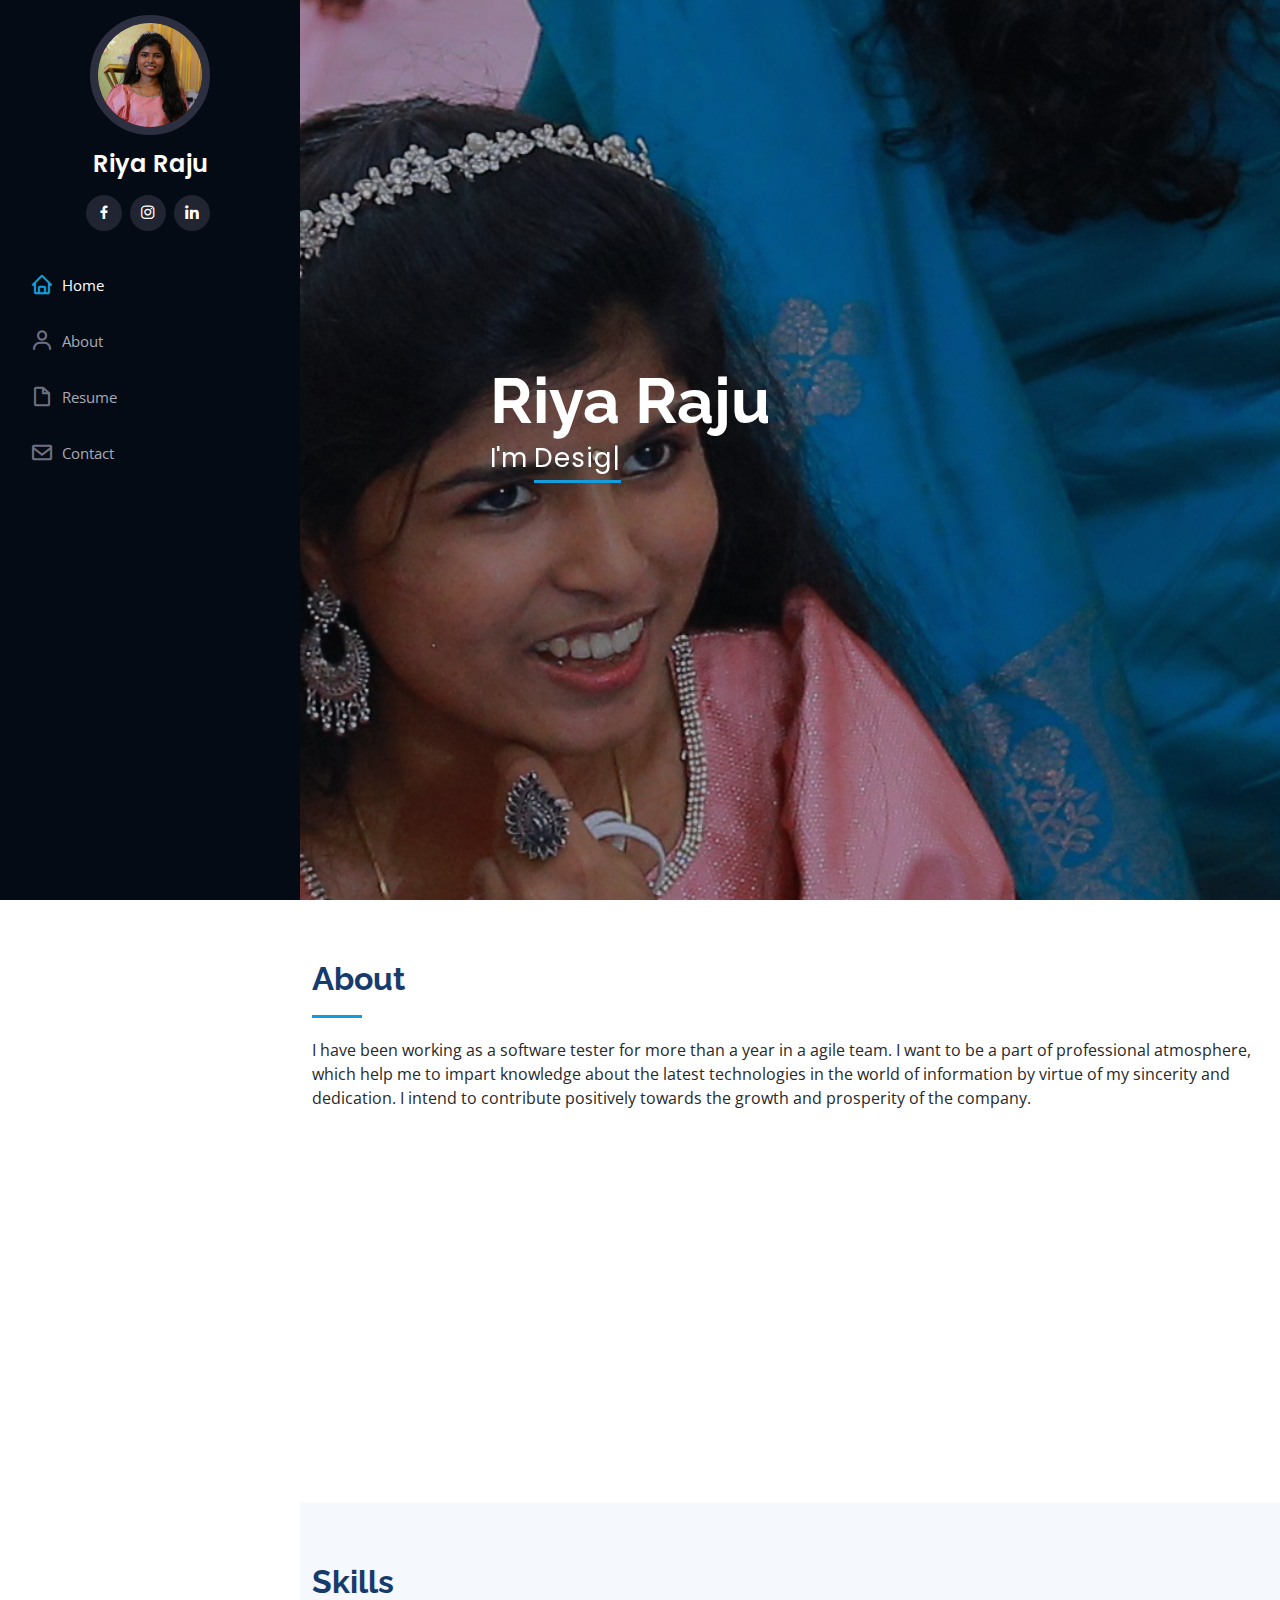
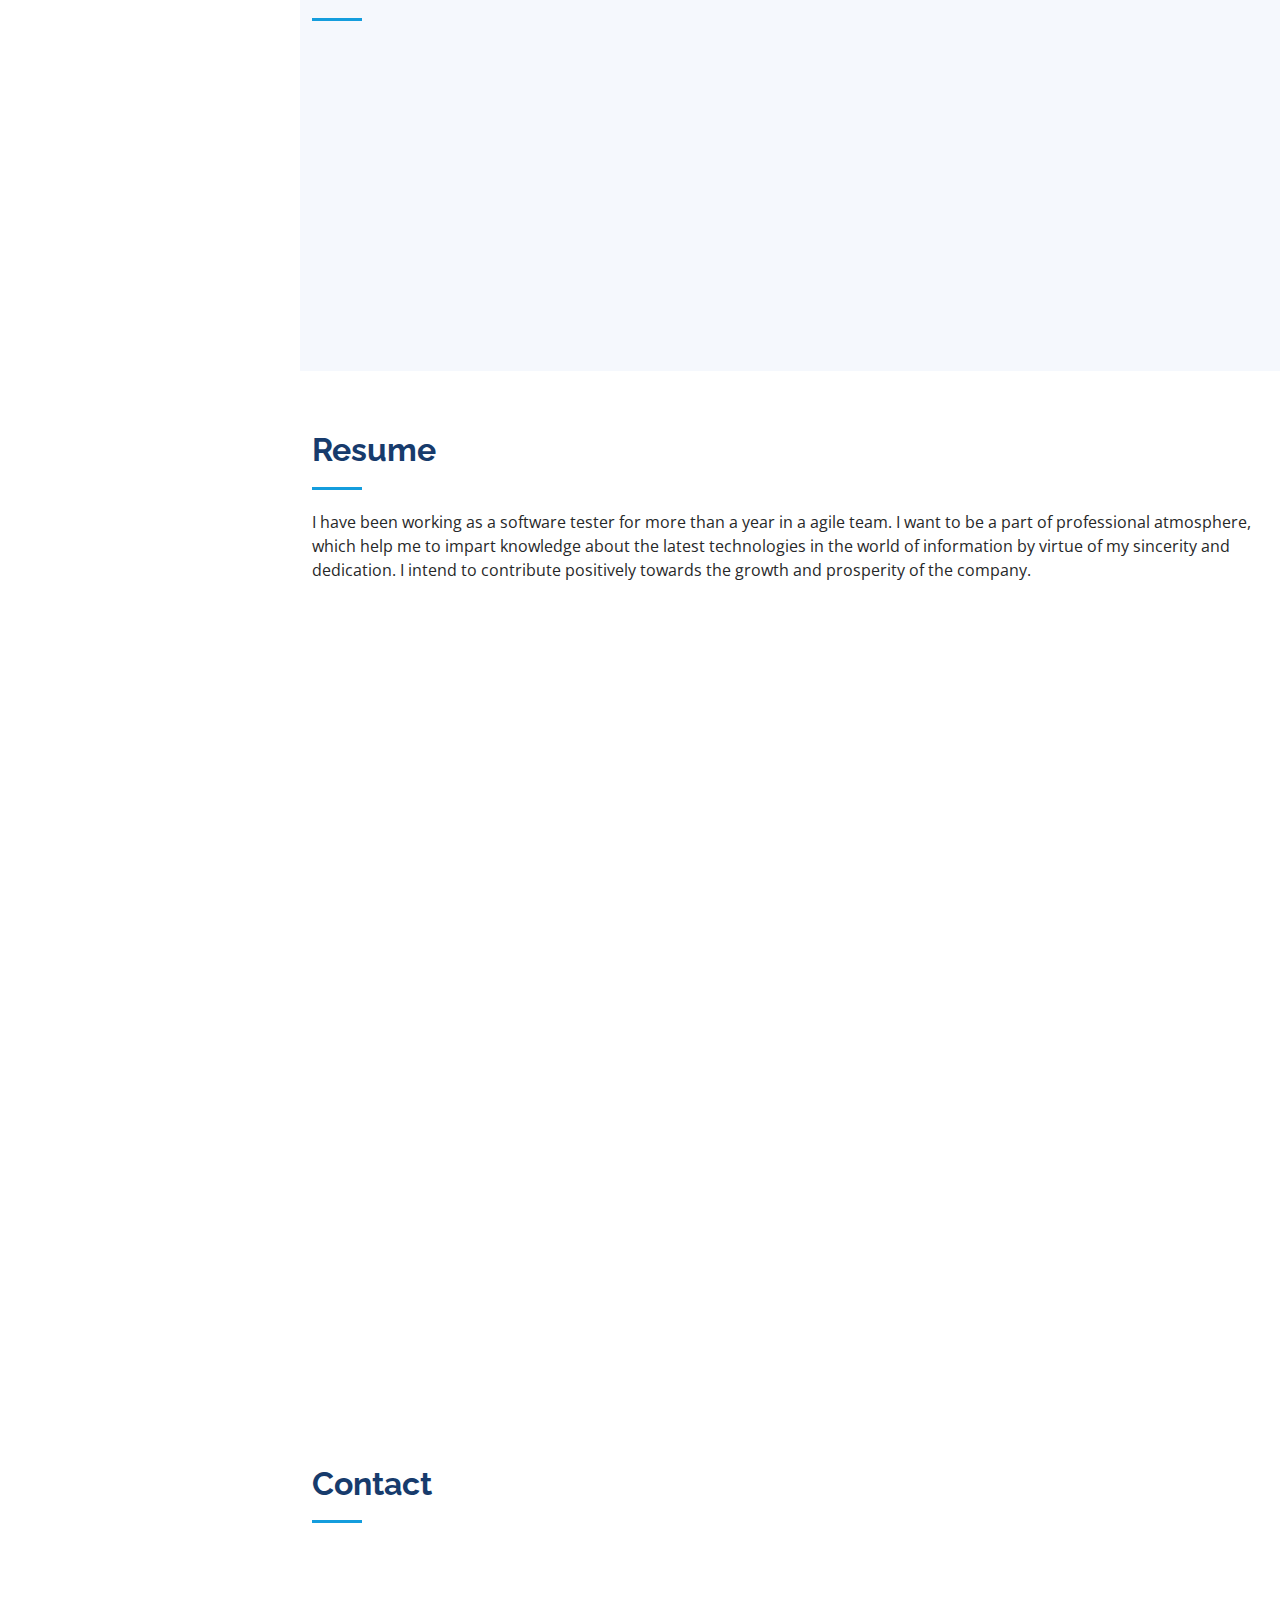
==== index.html @ 85357ad1 "Final file" ====
<!DOCTYPE html>
<html lang="en">

<head>
  <meta charset="utf-8">
  <meta content="width=device-width, initial-scale=1.0" name="viewport">

  <title>iPortfolio Bootstrap Template - Index</title>
  <meta content="" name="description">
  <meta content="" name="keywords">

  <!-- Favicons -->
  <link href="assets/img/favicon.png" rel="icon">
  <link href="assets/img/apple-touch-icon.png" rel="apple-touch-icon">

  <!-- Google Fonts -->
  <link href="https://fonts.googleapis.com/css?family=Open+Sans:300,300i,400,400i,600,600i,700,700i|Raleway:300,300i,400,400i,500,500i,600,600i,700,700i|Poppins:300,300i,400,400i,500,500i,600,600i,700,700i" rel="stylesheet">

  <!-- Vendor CSS Files -->
  <link href="assets/vendor/aos/aos.css" rel="stylesheet">
  <link href="assets/vendor/bootstrap/css/bootstrap.min.css" rel="stylesheet">
  <link href="assets/vendor/bootstrap-icons/bootstrap-icons.css" rel="stylesheet">
  <link href="assets/vendor/boxicons/css/boxicons.min.css" rel="stylesheet">
  <link href="assets/vendor/glightbox/css/glightbox.min.css" rel="stylesheet">
  <link href="assets/vendor/swiper/swiper-bundle.min.css" rel="stylesheet">

  <!-- Template Main CSS File -->
  <link href="assets/css/style.css" rel="stylesheet">

  <!-- =======================================================
  * Template Name: iPortfolio - v3.10.0
  * Template URL: https://bootstrapmade.com/iportfolio-bootstrap-portfolio-websites-template/
  * Author: BootstrapMade.com
  * License: https://bootstrapmade.com/license/
  ======================================================== -->
</head>

<body>

  <!-- ======= Mobile nav toggle button ======= -->
  <i class="bi bi-list mobile-nav-toggle d-xl-none"></i>

  <!-- ======= Header ======= -->
  <header id="header">
    <div class="d-flex flex-column">

      <div class="profile">
        <img src="assets/img/IMG_0845.JPG" alt="" class="img-fluid rounded-circle">
        <h1 class="text-light"><a href="index.html">Riya Raju</a></h1>
        <div class="social-links mt-3 text-center">
          <a href="https://www.facebook.com/riya.vadakkan" class="facebook"><i class="bx bxl-facebook"></i></a>
          <a href="https://www.instagram.com/riya___vadakkan/" class="instagram"><i class="bx bxl-instagram"></i></a>
          <a href="https://www.linkedin.com/in/riya-raju/" class="linkedin"><i class="bx bxl-linkedin"></i></a>
        </div>
      </div>

      <nav id="navbar" class="nav-menu navbar">
        <ul>
          <li><a href="#hero" class="nav-link scrollto active"><i class="bx bx-home"></i> <span>Home</span></a></li>
          <li><a href="#about" class="nav-link scrollto"><i class="bx bx-user"></i> <span>About</span></a></li>
          <li><a href="#resume" class="nav-link scrollto"><i class="bx bx-file-blank"></i> <span>Resume</span></a></li>
          <li><a href="#contact" class="nav-link scrollto"><i class="bx bx-envelope"></i> <span>Contact</span></a></li>
        </ul>
      </nav><!-- .nav-menu -->
    </div>
  </header><!-- End Header -->

  <!-- ======= Hero Section ======= -->
  <section id="hero" class="d-flex flex-column justify-content-center align-items-center">
    <div class="hero-container" data-aos="fade-in">
      <h1>Riya Raju</h1>
      <p>I'm <span class="typed" data-typed-items="Designer, Developer, Tester"></span></p>
    </div>
  </section><!-- End Hero -->

  <main id="main">

    <!-- ======= About Section ======= -->
    <section id="about" class="about">
      <div class="container">

        <div class="section-title">
          <h2>About</h2>
          <p>
            I have been working as a software tester for more than a year in a agile team. I want to be a part of professional atmosphere, which help me to impart knowledge about the latest technologies in the world of information by virtue of my sincerity and dedication. I intend to contribute positively towards the growth and prosperity of the company.
          </p>
        </div>

        <div class="row">
          <div class="col-lg-4" data-aos="fade-right">
            <img src="assets/img/IMG_0845.JPG" class="img-fluid rounded-circle alt="">
          </div>
          <div class="col-lg-8 pt-4 pt-lg-0 content" data-aos="fade-left">
            <h3>UI/UX Designer &amp; Tester.</h3>
            <div class="row">
              <div class="col-lg-6">
                <ul>
                  <li><i class="bi bi-chevron-right"></i> <strong>Birthday:</strong> <span>20 July 1999</span></li>
                  <li><i class="bi bi-chevron-right"></i> <strong>Website:</strong> <span>www.example.com</span></li>
                  <li><i class="bi bi-chevron-right"></i> <strong>Phone:</strong> <span>+91 7994222440</span></li>
                  <li><i class="bi bi-chevron-right"></i> <strong>City:</strong> <span>Thrissur, Kerala</span></li>
                </ul>
              </div>
              <div class="col-lg-6">
                <ul>
                  <li><i class="bi bi-chevron-right"></i> <strong>Age:</strong> <span>23</span></li>
                  <li><i class="bi bi-chevron-right"></i> <strong>Degree:</strong> <span>B.Tech</span></li>
                  <li><i class="bi bi-chevron-right"></i> <strong>PhEmailone:</strong> <span>riyaponparambil@gmail.com</span></li>
                  <li><i class="bi bi-chevron-right"></i> <strong>Freelance:</strong> <span>Available</span></li>
                </ul>
              </div>
            </div>
          </div>
        </div>

      </div>
    </section><!-- End About Section -->

    <!-- ======= Skills Section ======= -->
    <section id="skills" class="skills section-bg">
      <div class="container">

        <div class="section-title">
          <h2>Skills</h2>
        </div>

        <div class="row skills-content">

          <div class="col-lg-6" data-aos="fade-up">

            <div class="progress">
              <span class="skill">HTML <i class="val">90%</i></span>
              <div class="progress-bar-wrap">
                <div class="progress-bar" role="progressbar" aria-valuenow="90" aria-valuemin="0" aria-valuemax="100"></div>
              </div>
            </div>

            <div class="progress">
              <span class="skill">CSS <i class="val">75%</i></span>
              <div class="progress-bar-wrap">
                <div class="progress-bar" role="progressbar" aria-valuenow="75" aria-valuemin="0" aria-valuemax="100"></div>
              </div>
            </div>

            <div class="progress">
              <span class="skill">JavaScript <i class="val">75%</i></span>
              <div class="progress-bar-wrap">
                <div class="progress-bar" role="progressbar" aria-valuenow="75" aria-valuemin="0" aria-valuemax="100"></div>
              </div>
            </div>

            <div class="progress">
              <span class="skill">Bootstrap <i class="val">75%</i></span>
              <div class="progress-bar-wrap">
                <div class="progress-bar" role="progressbar" aria-valuenow="75" aria-valuemin="0" aria-valuemax="100"></div>
              </div>
            </div>

          </div>

          <div class="col-lg-6" data-aos="fade-up" data-aos-delay="100">

            <div class="progress">
              <span class="skill">C++ <i class="val">90%</i></span>
              <div class="progress-bar-wrap">
                <div class="progress-bar" role="progressbar" aria-valuenow="90" aria-valuemin="0" aria-valuemax="100"></div>
              </div>
            </div>

            <div class="progress">
              <span class="skill">C# <i class="val">80%</i></span>
              <div class="progress-bar-wrap">
                <div class="progress-bar" role="progressbar" aria-valuenow="80" aria-valuemin="0" aria-valuemax="100"></div>
              </div>
            </div>

            <div class="progress">
              <span class="skill">Java <i class="val">75%</i></span>
              <div class="progress-bar-wrap">
                <div class="progress-bar" role="progressbar" aria-valuenow="75" aria-valuemin="0" aria-valuemax="100"></div>
              </div>
            </div>

            <div class="progress">
              <span class="skill">SQL <i class="val">80%</i></span>
              <div class="progress-bar-wrap">
                <div class="progress-bar" role="progressbar" aria-valuenow="80" aria-valuemin="0" aria-valuemax="100"></div>
              </div>
            </div>

          </div>

        </div>

      </div>
    </section><!-- End Skills Section -->

    <!-- ======= Resume Section ======= -->
    <section id="resume" class="resume">
      <div class="container">

        <div class="section-title">
          <h2>Resume</h2>
          <p>
            I have been working as a software tester for more than a year in a agile team. I want to be a part of professional atmosphere, which help me to impart knowledge about the latest technologies in the world of information by virtue of my sincerity and dedication. I intend to contribute positively towards the growth and prosperity of the company.
          </p>
        </div>

        <div class="row">
          <div class="col-lg-6" data-aos="fade-up">
            <h3 class="resume-title">Sumary</h3>
            <div class="resume-item pb-0">
              <h4>Riya Raju</h4>
              <p><em>I have been working as a software tester for more than a year in a agile team. I want to be a part of professional atmosphere, which help me to impart knowledge about the latest technologies in the world of information by virtue of my sincerity and dedication. I intend to contribute positively towards the growth and prosperity of the company.
              </em></p>
              <ul>
                <li>Thrissur, Kerala</li>
                <li>+91 7994222440</li>
              </ul>
            </div>

            <h3 class="resume-title">Professional Experience</h3>
            <div class="resume-item">
              <h4>Assistant System Engineer</h4>
              <h5>2021 - Present</h5>
              <p><em>Tata Consultancy Services(TCS) Kakkanad, Ernakulam</em></p>
              <ul>
                <li>Part of AEMO ETL Uplift Team and AEMO WEM Integration Team</li>
                <li>Used to perform Unit Testing, System Integrated Testing and Functional Testing in ETL Uplift Project</li>
                <li>Doing Factory Acceptance Testing, Sanity Testing and Regression Testing in WEM Integration Project </li>
                <li>Receives On the spot Team Award</li>
              </ul>
            </div>
          </div>
          <div class="col-lg-6" data-aos="fade-up" data-aos-delay="100">
            <h3 class="resume-title">Education</h3>
            <div class="resume-item">
              <h4>B.Tech in Electronics &amp; Communication Engineering</h4>
              <h5>2017 - 2021</h5>
              <p><em>Christ College of Engineering, Irinjalakuda, Thrissur, Kerala</em></p>
              <p>APJ Abdulkalam Kerala Technological University</p>
              <p>CGPA: 8.79</p>
            </div>
            <div class="resume-item">
              <h4>CLASS XII</h4>
              <h5>2017</h5>
              <p><em>Sacred Heart Convent Girls Higher Secondary School Thrissur, Kerala</em></p>
              <p>State Board of Kerala</p>
              <p>Percentage: 87.9</p>
            </div>
            <div class="resume-item">
              <h4>CLASS X</h4>
              <h5>2015</h5>
              <p><em>Sacred Heart Convent Girls Higher Secondary School Thrissur, Kerala</em></p>
              <p>State Board of Kerala</p>
              <p>Percentage: 100</p>
            </div>
          </div>
        </div>

      </div>
    </section><!-- End Resume Section -->

    
    <!-- ======= Contact Section ======= -->
    <section id="contact" class="contact">
      <div class="container">

        <div class="section-title">
          <h2>Contact</h2>
        </div>

        <div class="row" data-aos="fade-in">

          <div class="col-lg-5 d-flex align-items-stretch">
            <div class="info">
              <div class="address">
                <i class="bi bi-geo-alt"></i>
                <h4>Location:</h4>
                <p>Ponparambil House, Panamukku, Nedupuzha P.O Thrissur,Kerala 680007</p>
              </div>

              <div class="email">
                <i class="bi bi-envelope"></i>
                <h4>Email:</h4>
                <p>riyaponparambil@gmail.com</p>
              </div>

              <div class="phone">
                <i class="bi bi-phone"></i>
                <h4>Call:</h4>
                <p>+91 7994222440</p>
              </div>
              <iframe class="gmap_iframe" width="100%" frameborder="0" scrolling="no" 
marginheight="0" marginwidth="0" src="https://maps.google.com/maps?width=290&amp;height=876&amp;hl=en&amp;q=Mini stadium ,
Panamukku 680007&amp;t=&amp;z=14&amp;ie=UTF8&amp;iwloc=B&amp;output=embed"></iframe>
            </div>

          </div>

          <div class="col-lg-7 mt-5 mt-lg-0 d-flex align-items-stretch">
            <form action="forms/contact.php" method="post" role="form" class="php-email-form">
              <div class="row">
                <div class="form-group col-md-6">
                  <label for="name">Your Name</label>
                  <input type="text" name="name" class="form-control" id="name" required>
                </div>
                <div class="form-group col-md-6">
                  <label for="name">Your Email</label>
                  <input type="email" class="form-control" name="email" id="email" required>
                </div>
              </div>
              <div class="form-group">
                <label for="name">Subject</label>
                <input type="text" class="form-control" name="subject" id="subject" required>
              </div>
              <div class="form-group">
                <label for="name">Message</label>
                <textarea class="form-control" name="message" rows="10" required></textarea>
              </div>
              <div class="my-3">
                <div class="loading">Loading</div>
                <div class="error-message"></div>
                <div class="sent-message">Your message has been sent. Thank you!</div>
              </div>
              <div class="text-center"><button type="submit">Send Message</button></div>
            </form>
          </div>

        </div>

      </div>
    </section><!-- End Contact Section -->

  </main><!-- End #main -->


  <a href="#" class="back-to-top d-flex align-items-center justify-content-center"><i class="bi bi-arrow-up-short"></i></a>

  <!-- Vendor JS Files -->
  <script src="assets/vendor/purecounter/purecounter_vanilla.js"></script>
  <script src="assets/vendor/aos/aos.js"></script>
  <script src="assets/vendor/bootstrap/js/bootstrap.bundle.min.js"></script>
  <script src="assets/vendor/glightbox/js/glightbox.min.js"></script>
  <script src="assets/vendor/isotope-layout/isotope.pkgd.min.js"></script>
  <script src="assets/vendor/swiper/swiper-bundle.min.js"></script>
  <script src="assets/vendor/typed.js/typed.min.js"></script>
  <script src="assets/vendor/waypoints/noframework.waypoints.js"></script>
  <script src="assets/vendor/php-email-form/validate.js"></script>

  <!-- Template Main JS File -->
  <script src="assets/js/main.js"></script>

</body>

</html>
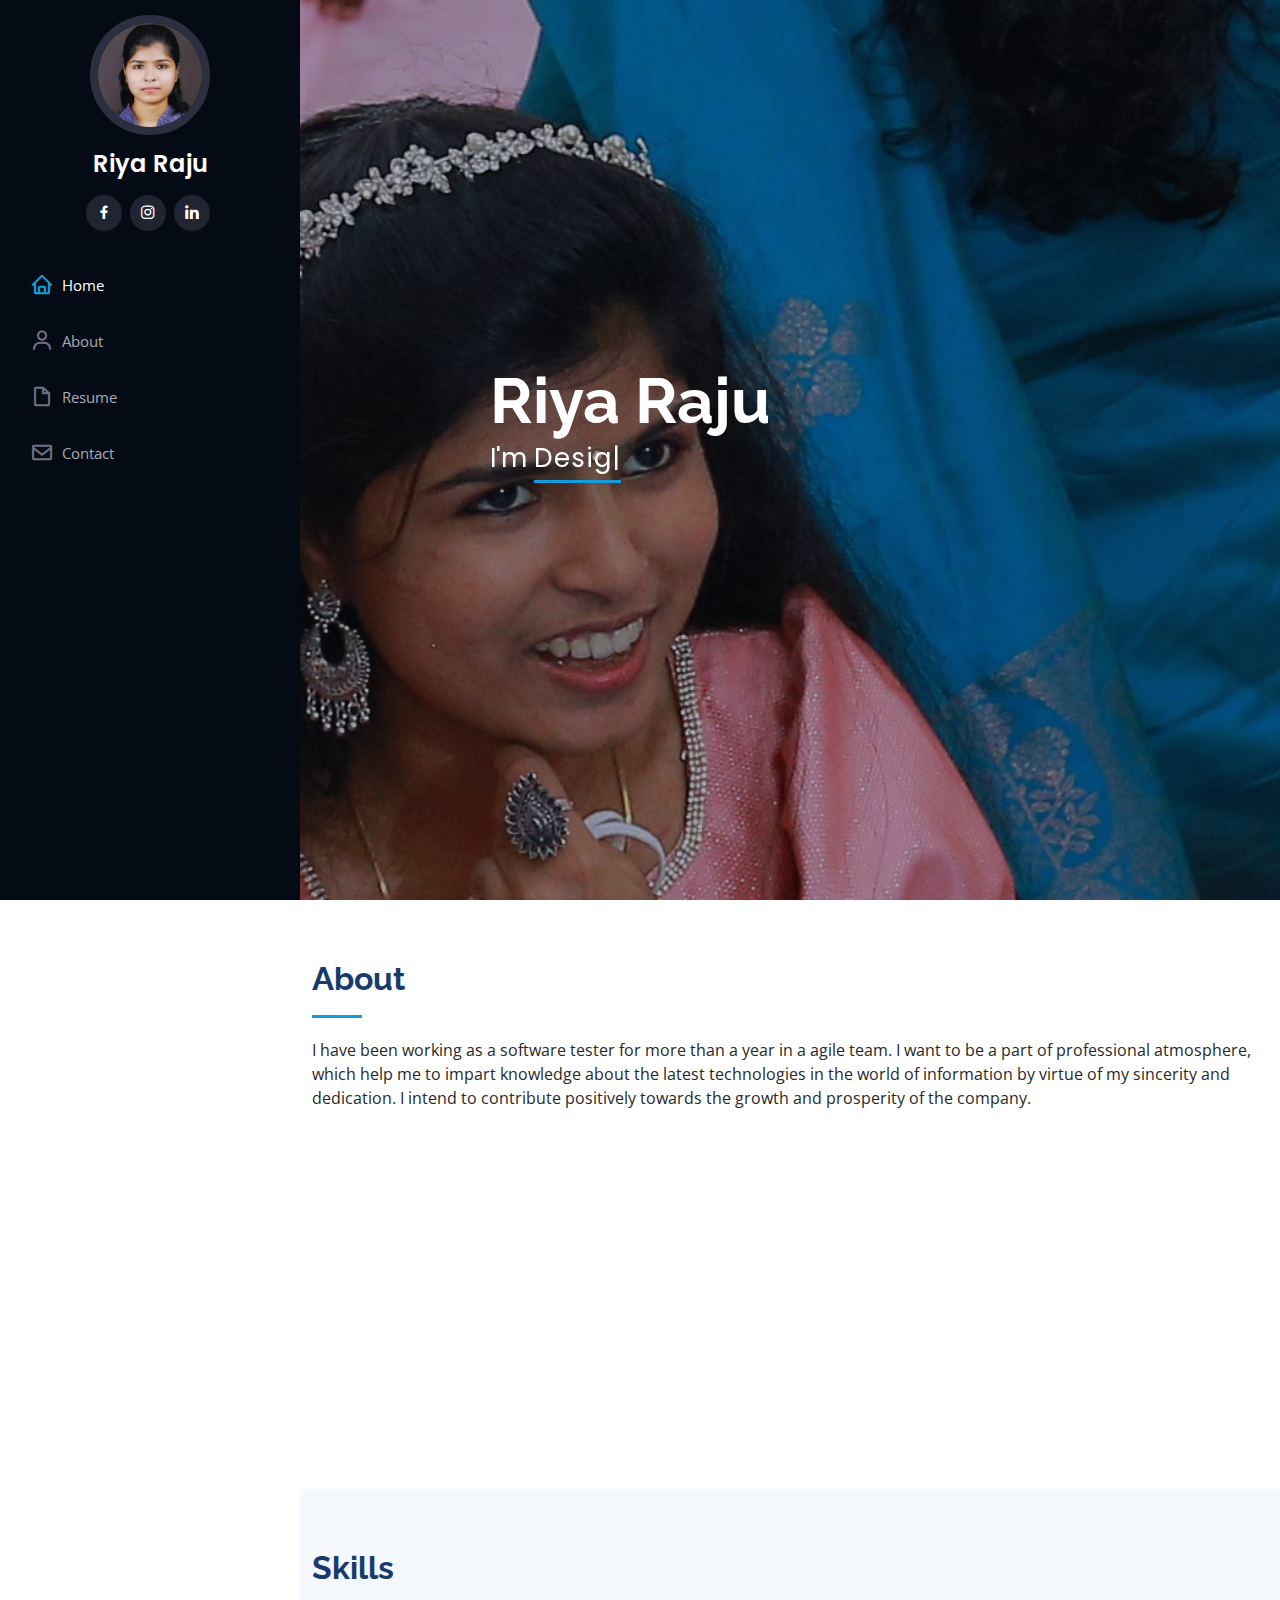
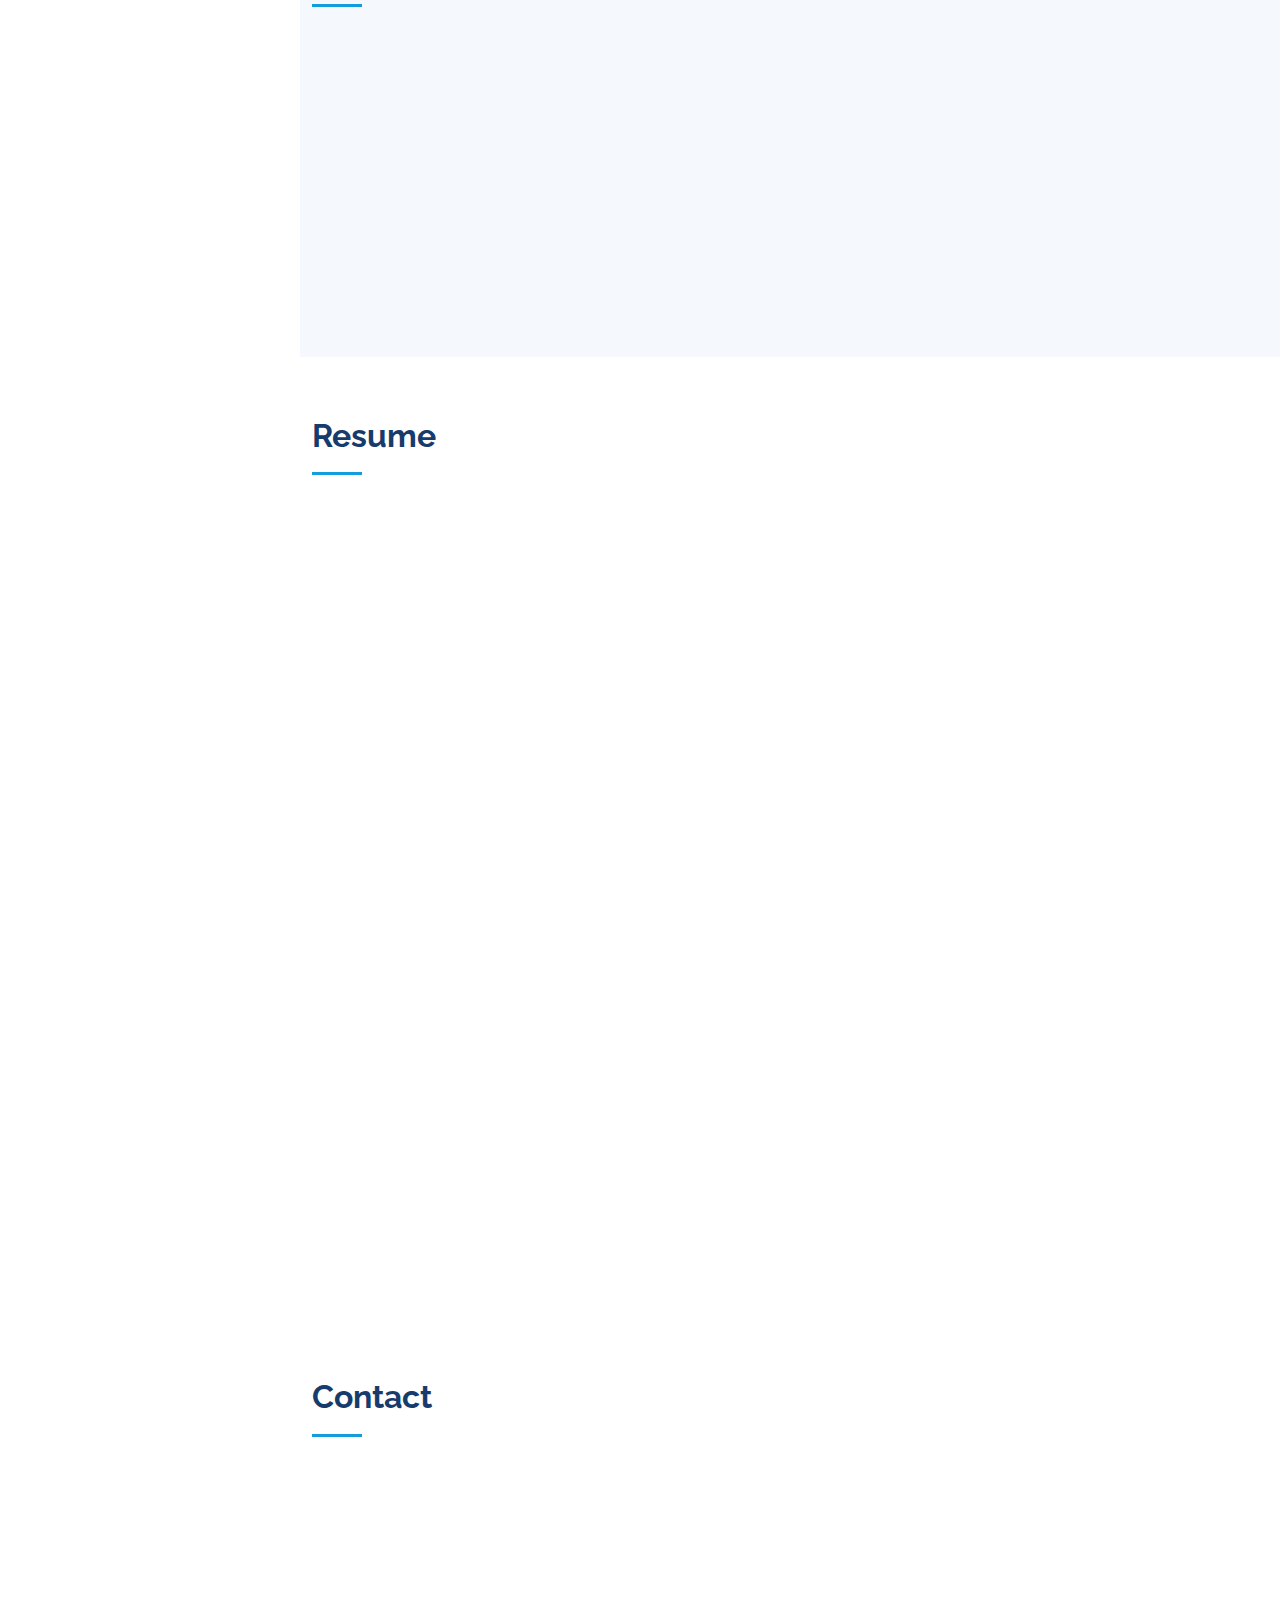
==== commit 66f8d12a: "First Commit" ====
--- a/index.html
+++ b/index.html
@@ -5,13 +5,12 @@
   <meta charset="utf-8">
   <meta content="width=device-width, initial-scale=1.0" name="viewport">
 
-  <title>iPortfolio Bootstrap Template - Index</title>
-  <meta content="" name="description">
-  <meta content="" name="keywords">
+  <title>Riya Raju</title>
+  
 
   <!-- Favicons -->
-  <link href="assets/img/favicon.png" rel="icon">
-  <link href="assets/img/apple-touch-icon.png" rel="apple-touch-icon">
+  <link href="assets/img/Riya (2).jpg" rel="icon">
+  
 
   <!-- Google Fonts -->
   <link href="https://fonts.googleapis.com/css?family=Open+Sans:300,300i,400,400i,600,600i,700,700i|Raleway:300,300i,400,400i,500,500i,600,600i,700,700i|Poppins:300,300i,400,400i,500,500i,600,600i,700,700i" rel="stylesheet">
@@ -45,7 +44,7 @@
     <div class="d-flex flex-column">
 
       <div class="profile">
-        <img src="assets/img/IMG_0845.JPG" alt="" class="img-fluid rounded-circle">
+        <img src="assets/img/Riya (2).jpg" class="img-fluid rounded-circle" alt="">
         <h1 class="text-light"><a href="index.html">Riya Raju</a></h1>
         <div class="social-links mt-3 text-center">
           <a href="https://www.facebook.com/riya.vadakkan" class="facebook"><i class="bx bxl-facebook"></i></a>
@@ -88,7 +87,7 @@
 
         <div class="row">
           <div class="col-lg-4" data-aos="fade-right">
-            <img src="assets/img/IMG_0845.JPG" class="img-fluid rounded-circle alt="">
+            <img src="assets/img/IMG_0845.JPG" class="img-fluid" height="1rem" alt="">
           </div>
           <div class="col-lg-8 pt-4 pt-lg-0 content" data-aos="fade-left">
             <h3>UI/UX Designer &amp; Tester.</h3>
@@ -96,7 +95,6 @@
               <div class="col-lg-6">
                 <ul>
                   <li><i class="bi bi-chevron-right"></i> <strong>Birthday:</strong> <span>20 July 1999</span></li>
-                  <li><i class="bi bi-chevron-right"></i> <strong>Website:</strong> <span>www.example.com</span></li>
                   <li><i class="bi bi-chevron-right"></i> <strong>Phone:</strong> <span>+91 7994222440</span></li>
                   <li><i class="bi bi-chevron-right"></i> <strong>City:</strong> <span>Thrissur, Kerala</span></li>
                 </ul>
@@ -105,8 +103,7 @@
                 <ul>
                   <li><i class="bi bi-chevron-right"></i> <strong>Age:</strong> <span>23</span></li>
                   <li><i class="bi bi-chevron-right"></i> <strong>Degree:</strong> <span>B.Tech</span></li>
-                  <li><i class="bi bi-chevron-right"></i> <strong>PhEmailone:</strong> <span>riyaponparambil@gmail.com</span></li>
-                  <li><i class="bi bi-chevron-right"></i> <strong>Freelance:</strong> <span>Available</span></li>
+                  <li><i class="bi bi-chevron-right"></i> <strong>Email:</strong> <span>riyaponparambil@gmail.com</span></li>
                 </ul>
               </div>
             </div>
@@ -201,9 +198,7 @@
 
         <div class="section-title">
           <h2>Resume</h2>
-          <p>
-            I have been working as a software tester for more than a year in a agile team. I want to be a part of professional atmosphere, which help me to impart knowledge about the latest technologies in the world of information by virtue of my sincerity and dedication. I intend to contribute positively towards the growth and prosperity of the company.
-          </p>
+         
         </div>
 
         <div class="row">
